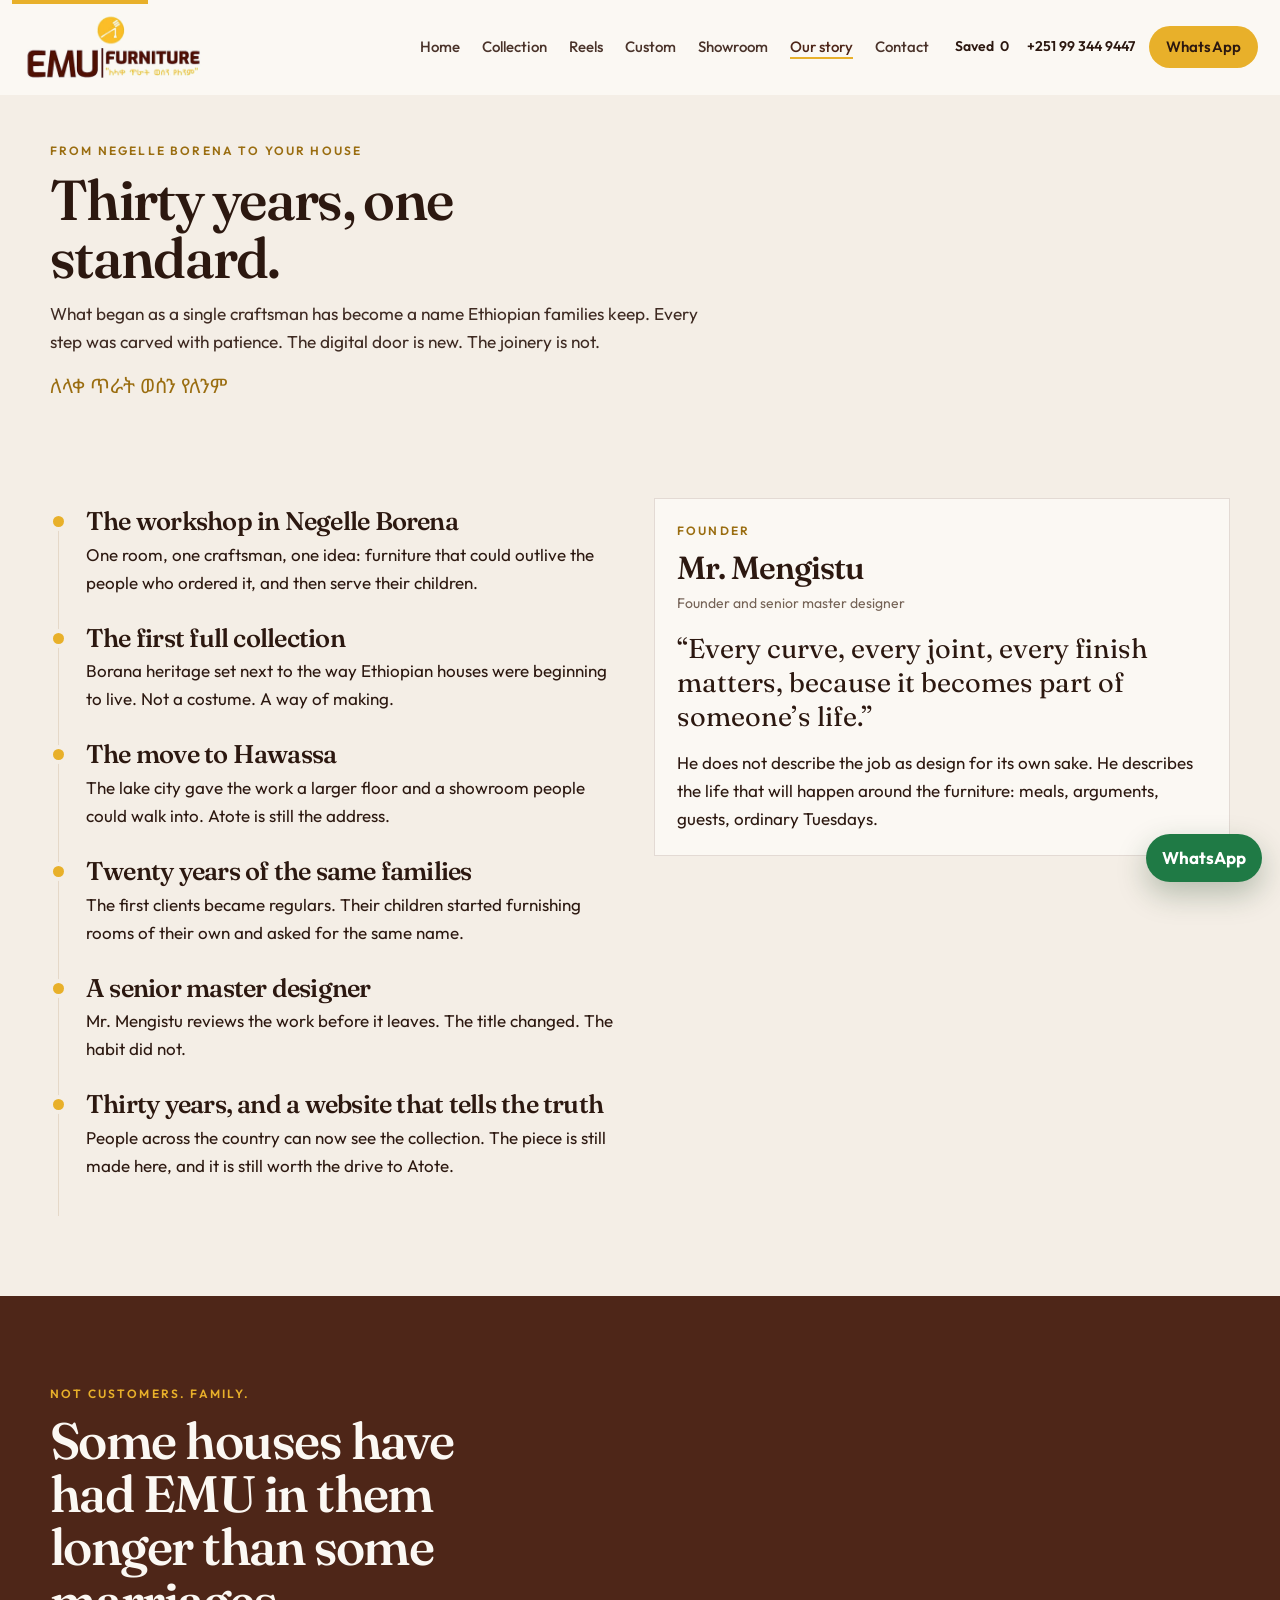
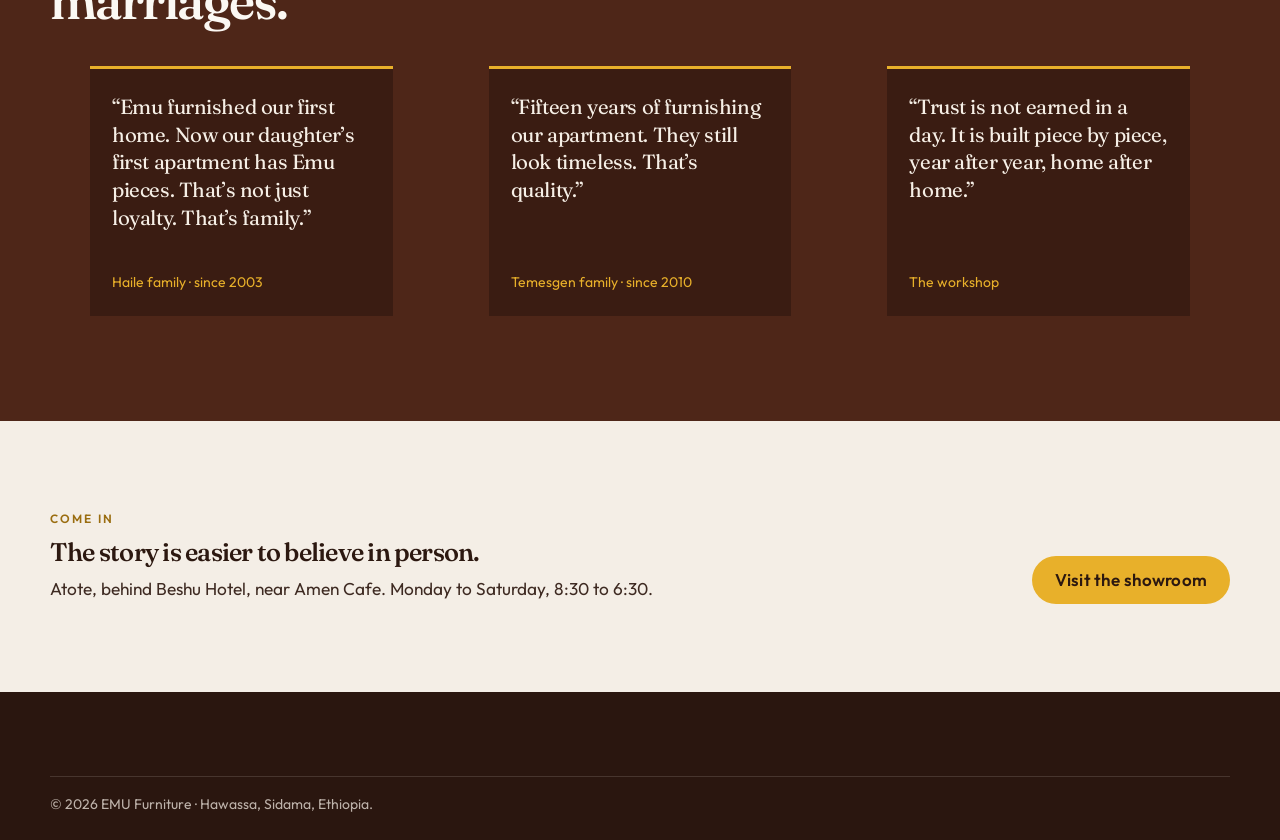
==== about.html @ ab822ce2 "Add the EMU Furniture showroom site. Co-authored-by: Cursor <cursoragent@cursor.com>" ====
<!DOCTYPE html>
<html lang="en">
<head>
  <meta charset="utf-8">
  <meta name="viewport" content="width=device-width, initial-scale=1">
  <title>Our Story | EMU Furniture Hawassa</title>
  <meta name="description" content="Thirty years of EMU Furniture, from a single workshop in Negelle Borena to the showroom in Atote, Hawassa. Founded by Mr. Mengistu.">
  <meta name="theme-color" content="#4e2618">
  <link rel="icon" href="images/logo.png">
  <link rel="preconnect" href="https://fonts.googleapis.com">
  <link rel="preconnect" href="https://fonts.gstatic.com" crossorigin>
  <link href="https://fonts.googleapis.com/css2?family=Fraunces:ital,opsz,wght@0,9..144,500;0,9..144,600;1,9..144,500&family=Noto+Sans+Ethiopic:wght@500;600&family=Outfit:wght@400;500;600;700&display=swap" rel="stylesheet">
  <link rel="stylesheet" href="css/style.css">
  <script>if(sessionStorage.getItem("emu-in"))document.documentElement.classList.add("seen");</script>
</head>
<body data-page="about">
  <a class="skip" href="#main">Skip to content</a>
  <div id="progress"></div>
  <header class="site-header">
    <a class="brand" href="index.html"><img src="images/logo.png" alt="EMU Furniture"></a>
    <nav class="nav" id="nav">
      <a href="index.html">Home</a>
      <a href="shop.html">Collection</a>
      <a href="reels.html">Reels</a>
      <a href="custom.html">Custom</a>
      <a href="showroom.html">Showroom</a>
      <a href="about.html">Our story</a>
      <a href="contact.html">Contact</a>
    </nav>
    <div class="header-actions">
      <a class="saved-link" href="shop.html?fav=1">Saved <span data-fav-count>0</span></a>
      <a class="call-link" href="tel:+251993449447"><span>+251 99 344 9447</span></a>
      <a class="btn btn-gold btn-sm" href="https://wa.me/251993449447" target="_blank" rel="noopener">WhatsApp</a>
      <button class="nav-toggle" id="nav-toggle" type="button" aria-label="Open menu" aria-expanded="false"><span></span></button>
    </div>
  </header>
  <main id="main">
    <section class="page-hero wrap">
      <p class="eyebrow">From Negelle Borena to your house</p>
      <h1>Thirty years, one standard.</h1>
      <p class="lede">What began as a single craftsman has become a name Ethiopian families keep. Every step was carved with patience. The digital door is new. The joinery is not.</p>
      <p class="amharic gold" style="margin-top:14px; font-size:1.25rem">ለላቀ ጥራት ወሰን የለንም</p>
    </section>
    <section class="section">
      <div class="wrap split">
        <div class="timeline">
          <article class="mile">
            <h3>The workshop in Negelle Borena</h3>
            <p>One room, one craftsman, one idea: furniture that could outlive the people who ordered it, and then serve their children.</p>
          </article>
          <article class="mile">
            <h3>The first full collection</h3>
            <p>Borana heritage set next to the way Ethiopian houses were beginning to live. Not a costume. A way of making.</p>
          </article>
          <article class="mile">
            <h3>The move to Hawassa</h3>
            <p>The lake city gave the work a larger floor and a showroom people could walk into. Atote is still the address.</p>
          </article>
          <article class="mile">
            <h3>Twenty years of the same families</h3>
            <p>The first clients became regulars. Their children started furnishing rooms of their own and asked for the same name.</p>
          </article>
          <article class="mile">
            <h3>A senior master designer</h3>
            <p>Mr. Mengistu reviews the work before it leaves. The title changed. The habit did not.</p>
          </article>
          <article class="mile">
            <h3>Thirty years, and a website that tells the truth</h3>
            <p>People across the country can now see the collection. The piece is still made here, and it is still worth the drive to Atote.</p>
          </article>
        </div>
        <aside class="panel">
          <p class="eyebrow">Founder</p>
          <h2>Mr. Mengistu</h2>
          <p class="fine">Founder and senior master designer</p>
          <blockquote style="font-family:var(--serif); font-size:1.7rem; line-height:1.25; margin:16px 0">“Every curve, every joint, every finish matters, because it becomes part of someone’s life.”</blockquote>
          <p>He does not describe the job as design for its own sake. He describes the life that will happen around the furniture: meals, arguments, guests, ordinary Tuesdays.</p>
        </aside>
      </div>
    </section>
    <section class="section band">
      <div class="wrap">
        <p class="eyebrow">Not customers. Family.</p>
        <h2 style="font-size:clamp(2.4rem,4vw,4rem); max-width:14ch; margin-bottom:22px">Some houses have had EMU in them longer than some marriages.</h2>
        <div class="quotes">
          <figure class="quote" style="background:#3a1c12; color:#f6efe6"><p>“Emu furnished our first home. Now our daughter’s first apartment has Emu pieces. That’s not just loyalty. That’s family.”</p><footer style="color:#e8b02a">Haile family · since 2003</footer></figure>
          <figure class="quote" style="background:#3a1c12; color:#f6efe6"><p>“Fifteen years of furnishing our apartment. They still look timeless. That’s quality.”</p><footer style="color:#e8b02a">Temesgen family · since 2010</footer></figure>
          <figure class="quote" style="background:#3a1c12; color:#f6efe6"><p>“Trust is not earned in a day. It is built piece by piece, year after year, home after home.”</p><footer style="color:#e8b02a">The workshop</footer></figure>
        </div>
      </div>
    </section>
    <section class="section">
      <div class="wrap" style="display:flex; flex-wrap:wrap; justify-content:space-between; gap:18px; align-items:end">
        <div>
          <p class="eyebrow">Come in</p>
          <h2>The story is easier to believe in person.</h2>
          <p class="lede" style="margin-top:10px">Atote, behind Beshu Hotel, near Amen Cafe. Monday to Saturday, 8:30 to 6:30.</p>
        </div>
        <a class="btn btn-gold" href="showroom.html">Visit the showroom</a>
      </div>
    </section>
  </main>
  <footer class="site-footer">
    <div class="wrap legal"><span>© <span id="year">2026</span> EMU Furniture · Hawassa, Sidama, Ethiopia.</span></div>
  </footer>
  <a class="wa-float" href="https://wa.me/251993449447?text=Hello%20EMU%20Furniture." target="_blank" rel="noopener">WhatsApp</a>
  <script src="js/data.js"></script>
  <script src="js/main.js"></script>
</body>
</html>
---- css/style.css ----
:root {
  --ink: #2c1810;
  --espresso: #4e2618;
  --brown: #6b341f;
  --gold: #e8b02a;
  --gold-deep: #9a6d10;
  --cream: #f4eee6;
  --paper: #fbf8f3;
  --white: #ffffff;
  --sand: #e5d8c8;
  --muted: #746255;
  --line: rgba(78, 38, 24, 0.14);
  --shadow: 0 22px 50px rgba(44, 24, 16, 0.1);
  --header: 82px;
  --serif: "Fraunces", "Iowan Old Style", Palatino, Georgia, serif;
  --sans: "Outfit", "Segoe UI", sans-serif;
  --ethiopic: "Noto Sans Ethiopic", "Nyala", "Ebrima", sans-serif;
}

*,
*::before,
*::after { box-sizing: border-box; }

html { scroll-behavior: smooth; }

body {
  margin: 0;
  color: var(--ink);
  background: var(--cream);
  font-family: var(--sans);
  font-size: 17px;
  line-height: 1.65;
  text-rendering: optimizeLegibility;
}

img { max-width: 100%; display: block; }

a { color: inherit; text-decoration: none; }

button, input, select, textarea { font: inherit; color: inherit; }

button { cursor: pointer; }

h1, h2, h3, h4 {
  font-family: var(--serif);
  font-weight: 560;
  letter-spacing: -0.03em;
  line-height: 1.04;
  margin: 0;
}

p { margin: 0; }

ul { margin: 0; padding: 0; }

.skip {
  position: absolute;
  left: 12px;
  top: -40px;
  background: var(--gold);
  color: var(--ink);
  padding: 8px 12px;
  z-index: 120;
}

.skip:focus { top: 12px; }

.wrap {
  width: min(1180px, calc(100% - 40px));
  margin: 0 auto;
}

.wrap-wide {
  width: min(1320px, calc(100% - 40px));
  margin: 0 auto;
}

.eyebrow {
  margin: 0 0 10px;
  color: var(--gold-deep);
  font-size: 12px;
  font-weight: 600;
  letter-spacing: 0.18em;
  text-transform: uppercase;
}

.amharic {
  font-family: var(--ethiopic);
  letter-spacing: 0;
  line-height: 1.45;
}

.gold { color: var(--gold-deep); }

.fine { color: var(--muted); font-size: 14px; }

.lede { font-size: 1.08rem; max-width: 42rem; color: #3e2a22; }

.text-link {
  color: var(--espresso);
  font-weight: 600;
  border-bottom: 1px solid var(--gold);
  padding-bottom: 2px;
}

.btn {
  display: inline-flex;
  align-items: center;
  justify-content: center;
  gap: 8px;
  min-height: 48px;
  padding: 0 22px;
  border-radius: 999px;
  border: 1.5px solid transparent;
  background: transparent;
  font-weight: 580;
  letter-spacing: 0.01em;
  transition: transform 0.25s ease, background 0.25s ease, border-color 0.25s ease;
}

.btn:hover { transform: translateY(-2px); }

.btn-gold { background: var(--gold); color: var(--ink); }

.btn-gold:hover { background: #f0c14d; }

.btn-ink { background: var(--espresso); color: var(--paper); }

.btn-ink:hover { background: #3d1d12; }

.btn-line { border-color: rgba(44, 24, 16, 0.28); background: transparent; }

.btn-sm { min-height: 42px; padding: 0 16px; font-size: 15px; }

:focus-visible {
  outline: 2px solid var(--gold-deep);
  outline-offset: 3px;
}

#progress {
  position: fixed;
  top: 0;
  left: 0;
  right: 0;
  height: 3px;
  background: var(--gold);
  transform: scaleX(0);
  transform-origin: 0 50%;
  z-index: 80;
}

.site-header {
  position: sticky;
  top: 0;
  z-index: 50;
  display: flex;
  align-items: center;
  gap: 22px;
  min-height: var(--header);
  padding: 10px 22px;
  background: rgba(251, 248, 243, 0.97);
  border-bottom: 1px solid transparent;
}

.site-header.scrolled { border-bottom-color: var(--line); }

.brand { display: flex; align-items: center; margin-right: auto; }

.brand img { height: 74px; width: auto; }

.nav { display: flex; align-items: center; gap: 22px; }

.nav a {
  font-size: 15px;
  font-weight: 500;
  color: #4a332a;
}

.nav a.is-active { color: var(--espresso); box-shadow: inset 0 -2px 0 var(--gold); }

.header-actions { display: flex; align-items: center; gap: 10px; }

.saved-link, .call-link {
  display: inline-flex;
  align-items: center;
  gap: 6px;
  min-height: 42px;
  padding: 0 4px;
  font-size: 14px;
  font-weight: 600;
}

.nav-toggle {
  display: none;
  width: 46px;
  height: 46px;
  border: 1px solid var(--line);
  border-radius: 50%;
  background: var(--white);
}

.nav-toggle span,
.nav-toggle span::before,
.nav-toggle span::after {
  display: block;
  width: 18px;
  height: 1.5px;
  background: var(--ink);
  position: relative;
  margin: 0 auto;
}

.nav-toggle span::before,
.nav-toggle span::after {
  content: "";
  position: absolute;
  left: 0;
}

.nav-toggle span::before { top: -6px; }
.nav-toggle span::after { top: 6px; }

.hero {
  display: grid;
  grid-template-columns: minmax(320px, 0.92fr) 1.15fr;
  min-height: calc(100vh - var(--header));
  background: var(--paper);
}

.hero-copy {
  display: flex;
  flex-direction: column;
  justify-content: flex-end;
  padding: 48px 7vw 56px 6vw;
}

.hero h1 {
  font-size: clamp(3.3rem, 5.8vw, 6.15rem);
  max-width: 9ch;
  margin: 8px 0 16px;
}

.hero .amharic {
  color: var(--gold-deep);
  font-size: 1.2rem;
  margin-bottom: 16px;
}

.hero .lede { margin-bottom: 28px; }

.hero-actions, .card-actions, .cluster { display: flex; flex-wrap: wrap; gap: 10px; }

.hero-media { position: relative; min-height: 560px; overflow: hidden; background: var(--espresso); }

.slide {
  position: absolute;
  inset: 0;
  opacity: 0;
  transition: opacity 1.1s ease;
}

.slide.on { opacity: 1; }

.slide img {
  width: 100%;
  height: 100%;
  object-fit: cover;
  transform: scale(1.08);
  transition: transform 6.5s ease;
}

.slide.on img { transform: scale(1); }

.hero-card {
  position: absolute;
  left: 22px;
  bottom: 28px;
  background: var(--paper);
  padding: 18px 22px 16px;
  width: min(240px, 70%);
  box-shadow: var(--shadow);
}

.hero-card strong {
  display: block;
  font-family: var(--serif);
  font-size: 2rem;
  font-weight: 560;
  line-height: 1;
}

.hero-card span { color: var(--muted); font-size: 14px; }

.marquee {
  overflow: hidden;
  background: var(--espresso);
  color: #f6efe6;
  border-top: 1px solid rgba(232, 176, 42, 0.45);
  border-bottom: 1px solid rgba(232, 176, 42, 0.45);
}

.marquee-track {
  display: flex;
  width: max-content;
  animation: ticker 36s linear infinite;
}

.marquee span {
  padding: 13px 26px;
  font-size: 12px;
  letter-spacing: 0.16em;
  text-transform: uppercase;
  white-space: nowrap;
}

.marquee span::before {
  content: "";
  display: inline-block;
  width: 6px;
  height: 6px;
  margin-right: 26px;
  border-radius: 50%;
  background: var(--gold);
  transform: translateY(-1px);
}

@keyframes ticker {
  to { transform: translateX(-50%); }
}

.section { padding: 88px 0; }

.section-tight { padding: 64px 0; }

.section-head {
  display: flex;
  justify-content: space-between;
  align-items: flex-end;
  gap: 20px;
  margin-bottom: 28px;
}

.section-head h2, .page-hero h1, .story h2, .closer h2 {
  font-size: clamp(2.4rem, 4.4vw, 4.3rem);
  max-width: 14ch;
}

.stats {
  display: grid;
  grid-template-columns: repeat(3, 1fr);
  gap: 18px;
  margin-top: 36px;
}

.stat {
  padding-top: 14px;
  border-top: 1px solid var(--line);
}

.stat strong {
  display: block;
  font-family: var(--serif);
  font-size: clamp(2.2rem, 4vw, 3.3rem);
  font-weight: 560;
  letter-spacing: -0.04em;
  line-height: 1;
}

.stat span { color: var(--muted); }

.rooms {
  display: grid;
  grid-template-columns: 1.35fr 0.8fr;
  min-height: 620px;
  background: var(--espresso);
  color: var(--paper);
}

.room-visual { min-height: 420px; overflow: hidden; }

.room-visual img { width: 100%; height: 100%; object-fit: cover; min-height: 420px; }

.room-copy {
  padding: 48px 40px;
  display: flex;
  flex-direction: column;
  justify-content: space-between;
  gap: 24px;
}

.room-copy .eyebrow { color: var(--gold); }

.room-copy h2 { font-size: clamp(2.4rem, 4vw, 3.8rem); max-width: 10ch; }

.room-nav { display: grid; gap: 6px; }

.room-btn {
  text-align: left;
  background: transparent;
  border: 0;
  border-bottom: 1px solid rgba(251, 248, 243, 0.16);
  color: rgba(251, 248, 243, 0.72);
  padding: 12px 0;
  font-size: 1.05rem;
}

.room-btn.on { color: var(--paper); border-bottom-color: var(--gold); }

.rail-bar { display: flex; gap: 8px; }

.icon-btn {
  width: 44px;
  height: 44px;
  border-radius: 50%;
  border: 1px solid var(--line);
  background: var(--paper);
}

.rail {
  display: flex;
  gap: 18px;
  overflow-x: auto;
  scroll-snap-type: x mandatory;
  padding: 6px 2px 16px;
  cursor: grab;
}

.rail.dragging { cursor: grabbing; scroll-snap-type: none; }

.rail .card { flex: 0 0 300px; scroll-snap-align: start; }

.card {
  background: var(--paper);
  border: 1px solid rgba(78, 38, 24, 0.08);
  display: flex;
  flex-direction: column;
  min-width: 0;
}

.card-media { position: relative; aspect-ratio: 4 / 5; overflow: hidden; background: var(--sand); }

.card-media img {
  width: 100%;
  height: 100%;
  object-fit: cover;
  transition: transform 0.7s ease;
}

.card:hover .card-media img { transform: scale(1.05); }

.badges {
  position: absolute;
  left: 12px;
  top: 12px;
  display: flex;
  flex-wrap: wrap;
  gap: 6px;
}

.badge {
  background: var(--gold);
  color: var(--ink);
  font-size: 11px;
  font-weight: 700;
  letter-spacing: 0.08em;
  text-transform: uppercase;
  padding: 5px 8px;
}

.badge-ink { background: var(--espresso); color: var(--paper); }
.badge-soft { background: var(--paper); color: var(--espresso); }

.heart, .heart-lg {
  position: absolute;
  right: 12px;
  top: 12px;
  width: 42px;
  height: 42px;
  border: 0;
  border-radius: 50%;
  background: rgba(251, 248, 243, 0.92);
  color: var(--espresso);
  display: grid;
  place-items: center;
}

.heart svg, .heart-lg svg { width: 20px; height: 20px; fill: none; stroke: currentColor; stroke-width: 1.7; }

.heart.on svg, .heart-lg.on svg { fill: var(--gold); stroke: var(--espresso); }

.heart-lg { position: static; }

.card-body { padding: 16px 16px 18px; display: flex; flex-direction: column; gap: 8px; flex: 1; }

.card-body h3 { font-size: 1.45rem; }

.card-body p { color: #4d3a31; font-size: 15px; }

.code { color: var(--gold-deep); font-size: 12px; letter-spacing: 0.08em; text-transform: uppercase; font-weight: 650; }

.card-meta, .price-row {
  display: flex;
  justify-content: space-between;
  gap: 10px;
  align-items: baseline;
  margin-top: auto;
}

.price, .price-lg { font-family: var(--serif); font-weight: 560; letter-spacing: -0.03em; }

.price { font-size: 1.25rem; }

.price-lg { font-size: clamp(2rem, 4vw, 2.8rem); display: block; margin: 8px 0; }

.card-meta span { color: var(--muted); font-size: 13px; }

.card-actions { margin-top: 8px; }

.story {
  display: grid;
  grid-template-columns: 0.9fr 1.1fr;
  background: var(--paper);
}

.story-copy, .story-media { min-height: 460px; }

.story-copy { padding: 64px 7vw; display: flex; flex-direction: column; justify-content: center; }

.story-copy blockquote {
  margin: 18px 0;
  font-family: var(--serif);
  font-size: clamp(1.7rem, 3vw, 2.5rem);
  font-weight: 520;
  line-height: 1.2;
  letter-spacing: -0.03em;
}

.story-copy cite { font-style: normal; color: var(--muted); }

.story-media img { width: 100%; height: 100%; object-fit: cover; }

.band { background: var(--espresso); color: var(--paper); }

.band .eyebrow { color: var(--gold); }

.steps {
  display: grid;
  grid-template-columns: repeat(4, 1fr);
  gap: 22px;
}

.step-card { padding-top: 16px; border-top: 1px solid rgba(232, 176, 42, 0.45); }

.step-card em {
  font-family: var(--serif);
  font-style: italic;
  font-size: 1.8rem;
  color: var(--gold);
}

.step-card h3 { font-size: 1.55rem; margin: 8px 0; }

.promises {
  display: grid;
  grid-template-columns: 1.1fr 0.9fr;
  gap: 40px;
  align-items: center;
}

.promise-list { display: grid; gap: 16px; }

.promise {
  display: grid;
  grid-template-columns: 84px 1fr;
  gap: 12px;
  padding-bottom: 16px;
  border-bottom: 1px solid var(--line);
}

.promise strong { display: block; font-size: 1.05rem; }

.promise span { color: var(--gold-deep); font-family: var(--serif); font-size: 1.4rem; }

.quotes { display: grid; grid-template-columns: repeat(3, 1fr); gap: 16px; }

.quote {
  background: var(--paper);
  padding: 24px 22px 22px;
  min-height: 250px;
  display: flex;
  flex-direction: column;
  border-top: 3px solid var(--gold);
}

.quote p { font-family: var(--serif); font-size: 1.28rem; line-height: 1.35; letter-spacing: -0.02em; }

.quote footer { margin-top: auto; padding-top: 18px; color: var(--muted); font-size: 14px; }

.closer {
  position: relative;
  min-height: 560px;
  display: grid;
  align-items: end;
  color: var(--paper);
  overflow: hidden;
}

.closer img { position: absolute; inset: 0; width: 100%; height: 100%; object-fit: cover; }

.closer::after {
  content: "";
  position: absolute;
  inset: 0;
  background: linear-gradient(90deg, rgba(44, 20, 12, 0.78), rgba(44, 20, 12, 0.18));
}

.closer .wrap { position: relative; z-index: 1; padding: 64px 0; }

.closer .eyebrow { color: var(--gold); }

.page-hero { padding: 46px 0 10px; }

.page-hero h1 { margin-bottom: 12px; }

.shop-layout {
  display: grid;
  grid-template-columns: 250px 1fr;
  gap: 28px;
  padding-bottom: 72px;
}

.filters {
  position: sticky;
  top: 98px;
  align-self: start;
  background: var(--paper);
  padding: 16px;
  border: 1px solid var(--line);
}

.filters summary { font-weight: 650; cursor: pointer; margin-bottom: 10px; }

.filter-label {
  display: block;
  margin: 14px 0 8px;
  font-size: 12px;
  letter-spacing: 0.14em;
  text-transform: uppercase;
  color: var(--muted);
}

.filter-list { display: grid; gap: 4px; }

.chip, .text-btn {
  text-align: left;
  background: transparent;
  border: 0;
  padding: 8px 10px;
  border-radius: 999px;
}

.chip.on, .text-btn.on { background: var(--espresso); color: var(--paper); }

.check { display: flex; gap: 8px; align-items: center; margin: 8px 0; font-size: 15px; }

.field, .search, .select {
  width: 100%;
  background: var(--white);
  border: 1px solid var(--line);
  border-radius: 12px;
  min-height: 48px;
  padding: 10px 12px;
}

textarea.field { min-height: 120px; resize: vertical; }

.toolbar {
  display: flex;
  justify-content: space-between;
  gap: 12px;
  align-items: center;
  margin-bottom: 16px;
}

.grid { display: grid; grid-template-columns: repeat(3, 1fr); gap: 16px; }

.empty {
  grid-column: 1 / -1;
  padding: 40px 10px 20px;
}

.empty h2, .empty h3 { font-size: 2.2rem; margin-bottom: 8px; }

.product { display: grid; grid-template-columns: 1.05fr 0.95fr; gap: 36px; padding-bottom: 28px; }

.gallery-main { background: var(--sand); aspect-ratio: 4 / 5; overflow: hidden; }

.gallery-main img { width: 100%; height: 100%; object-fit: cover; }

.thumbs { display: flex; gap: 8px; margin-top: 8px; }

.thumb {
  width: 78px;
  height: 96px;
  padding: 0;
  border: 1px solid transparent;
  background: var(--sand);
  overflow: hidden;
}

.thumb.on { border-color: var(--espresso); }

.thumb img { width: 100%; height: 100%; object-fit: cover; }

.buybox h1 { font-size: clamp(2.6rem, 5vw, 4.4rem); margin: 6px 0 8px; }

.facts { margin: 16px 0; padding-left: 18px; }

.facts li { margin: 6px 0; }

.spec { display: grid; gap: 10px; margin: 16px 0 20px; }

.spec div { display: grid; grid-template-columns: 110px 1fr; gap: 8px; padding-top: 8px; border-top: 1px solid var(--line); }

.spec dt { color: var(--muted); }

.crumb { color: var(--muted); font-size: 14px; margin: 22px 0; }

.crumb a:hover { color: var(--espresso); }

.split { display: grid; grid-template-columns: 1fr 1fr; gap: 28px; align-items: start; }

.panel {
  background: var(--paper);
  border: 1px solid var(--line);
  padding: 22px;
}

.panel h2, .panel h3 { font-size: 2rem; margin-bottom: 8px; }

.form { display: grid; gap: 12px; }

.form-row { display: grid; grid-template-columns: 1fr 1fr; gap: 12px; }

label span { display: block; font-size: 13px; font-weight: 650; margin-bottom: 6px; }

.choices { display: grid; grid-template-columns: 1fr 1fr; gap: 10px; }

.choice {
  background: var(--paper);
  border: 1px solid var(--line);
  padding: 16px;
  min-height: 120px;
}

.choice h3 { font-size: 1.3rem; margin-bottom: 6px; }

.timeline { margin: 10px 0 0 8px; }

.mile { position: relative; padding: 0 0 28px 28px; }

.mile::before {
  content: "";
  position: absolute;
  left: 0;
  top: 8px;
  bottom: -8px;
  width: 1px;
  background: var(--sand);
}

.mile::after {
  content: "";
  position: absolute;
  left: -5px;
  top: 8px;
  width: 11px;
  height: 11px;
  border-radius: 50%;
  background: var(--gold);
  box-shadow: 0 0 0 4px var(--cream);
}

.mile h3 { font-size: 1.6rem; margin-bottom: 6px; }

.info-grid { display: grid; grid-template-columns: repeat(3, 1fr); gap: 14px; }

.map {
  min-height: 320px;
  border: 0;
  width: 100%;
  background: var(--sand);
  filter: saturate(0.85);
}

.faq-item { border-top: 1px solid var(--line); }

.faq-q {
  width: 100%;
  text-align: left;
  background: transparent;
  border: 0;
  padding: 16px 0;
  font-weight: 620;
  display: flex;
  justify-content: space-between;
  gap: 12px;
}

.faq-q::after { content: "+"; font-family: var(--serif); font-size: 1.4rem; color: var(--gold-deep); }

.faq-item.open .faq-q::after { content: "–"; }

.faq-a { display: none; padding: 0 0 16px; color: #433027; }

.faq-item.open .faq-a { display: block; }

.hours { display: grid; gap: 8px; margin: 12px 0; }

.hours div { display: flex; justify-content: space-between; gap: 12px; border-bottom: 1px solid var(--line); padding-bottom: 8px; }

.site-footer {
  background: #2a160f;
  color: #f6efe6;
  padding: 56px 0 24px;
}

.foot-grid { display: grid; grid-template-columns: 1.4fr 0.7fr 0.7fr 0.9fr; gap: 28px; }

.site-footer .brand {
  background: #fbf8f3;
  display: inline-flex;
  padding: 6px 10px 4px;
  border-radius: 12px;
  margin-bottom: 12px;
}

.site-footer .brand img { height: 72px; }

.site-footer a { color: #f6efe6; }

.site-footer h3 {
  font-family: var(--sans);
  font-size: 13px;
  letter-spacing: 0.16em;
  text-transform: uppercase;
  margin-bottom: 12px;
  color: var(--gold);
}

.site-footer ul { list-style: none; display: grid; gap: 8px; }

.site-footer .fine, .legal { color: rgba(246, 239, 230, 0.72); }

.legal {
  display: flex;
  justify-content: space-between;
  gap: 12px;
  flex-wrap: wrap;
  margin-top: 28px;
  padding-top: 16px;
  border-top: 1px solid rgba(246, 239, 230, 0.14);
  font-size: 14px;
}

.wa-float {
  position: fixed;
  right: 18px;
  bottom: 18px;
  z-index: 40;
  background: #1f7a45;
  color: white;
  min-height: 48px;
  padding: 0 16px;
  border-radius: 999px;
  display: inline-flex;
  align-items: center;
  font-weight: 680;
  box-shadow: 0 12px 30px rgba(20, 60, 30, 0.28);
}

.toast {
  position: fixed;
  left: 50%;
  bottom: 24px;
  transform: translateX(-50%) translateY(12px);
  background: var(--espresso);
  color: var(--paper);
  padding: 12px 16px;
  border-radius: 999px;
  opacity: 0;
  pointer-events: none;
  transition: 0.3s ease;
  z-index: 70;
}

.toast.show { opacity: 1; transform: translateX(-50%) translateY(0); }

#loader {
  position: fixed;
  inset: 0;
  background: var(--paper);
  z-index: 100;
  display: grid;
  place-items: center;
  transition: opacity 0.45s ease, visibility 0.45s ease;
}

#loader.hide { opacity: 0; visibility: hidden; }

.loader-inner { text-align: center; }

#loader img { height: 96px; margin: 0 auto 8px; }

.loader-bar {
  width: 140px;
  height: 2px;
  margin: 14px auto 0;
  background: var(--sand);
  overflow: hidden;
}

.loader-bar span {
  display: block;
  height: 100%;
  width: 40%;
  background: var(--gold);
  animation: load 1s ease-in-out infinite;
}

@keyframes load {
  0% { transform: translateX(-120%); }
  100% { transform: translateX(320%); }
}

html.seen #loader { display: none; }

.compare { display: grid; grid-template-columns: 1fr 1fr; gap: 12px; }

.compare article { background: var(--paper); padding: 18px; border-top: 3px solid var(--gold); }

.compare article:last-child { border-top-color: var(--sand); }

.compare ul { margin-top: 10px; padding-left: 18px; }

.visit-types { display: grid; grid-template-columns: repeat(3, 1fr); gap: 12px; }

@media (max-width: 980px) {
  .hero, .rooms, .story, .promises, .product, .shop-layout, .split, .foot-grid {
    grid-template-columns: 1fr;
  }
  .steps, .quotes, .grid, .info-grid, .visit-types { grid-template-columns: 1fr 1fr; }
  .hero-media { order: -1; min-height: 72vw; }
  .call-link { display: none; }
  body.nav-open { overflow: hidden; }
  .filters { position: static; }
  .room-copy { padding: 32px 22px 40px; }
  .story-copy { padding: 40px 22px; }
  .nav {
    position: fixed;
    inset: var(--header) 0 0 0;
    z-index: 60;
    background: #fbf8f3;
    display: none;
    flex-direction: column;
    align-items: flex-start;
    padding: 28px 24px 40px;
    gap: 18px;
    overflow: auto;
  }
  body.nav-open .nav { display: flex; }
  .nav a { font-size: 1.6rem; font-family: var(--serif); }
  .nav-toggle { display: inline-grid; place-items: center; }
  .call-link span { display: none; }
  .brand img { height: 62px; }
}

@media (max-width: 680px) {
  .wrap, .wrap-wide { width: min(1180px, calc(100% - 28px)); }
  .section { padding: 64px 0; }
  .stats, .steps, .quotes, .grid, .choices, .form-row, .compare, .info-grid, .visit-types {
    grid-template-columns: 1fr;
  }
  .hero-copy { padding: 32px 22px 40px; }
  .hero h1 { font-size: 3.1rem; }
  .header-actions .btn-sm { display: none; }
  .card { flex-basis: 84vw; }
  .rail .card { flex-basis: 84vw; }
  .spec div { grid-template-columns: 1fr; gap: 2px; }
}

@media (prefers-reduced-motion: reduce) {
  html { scroll-behavior: auto; }
  .reveal { opacity: 1 !important; transform: none !important; }
  .marquee-track, .loader-bar span, .slide img { animation: none !important; }
  .slide { transition: none; }
  .btn:hover, .card:hover .card-media img { transform: none; }
}

.reveal {
  opacity: 0;
  transform: translateY(22px);
  transition: opacity 0.8s ease, transform 0.8s cubic-bezier(0.16, 1, 0.3, 1);
  transition-delay: calc(var(--d, 0) * 70ms);
}

.reveal.in { opacity: 1; transform: none; }

.atlas { padding-top: 28px; }

.atlas-grid {
  display: grid;
  grid-template-columns: 1.4fr 1fr 1fr 1.15fr;
  gap: 12px;
}

.atlas-card {
  position: relative;
  display: block;
  min-height: 460px;
  overflow: hidden;
  border-radius: 18px;
  background: var(--espresso);
  color: #fbf8f3;
}

.atlas-card img {
  width: 100%;
  height: 100%;
  object-fit: cover;
  position: absolute;
  inset: 0;
  transition: transform 0.7s ease;
}

.atlas-card:hover img { transform: scale(1.04); }

.atlas-card span {
  position: absolute;
  left: 16px;
  right: 16px;
  bottom: 16px;
  z-index: 1;
  display: flex;
  flex-direction: column;
  gap: 2px;
  font-family: var(--serif);
  font-size: 1.85rem;
  line-height: 1;
}

.atlas-card em {
  font-family: var(--sans);
  font-style: normal;
  font-size: 11px;
  letter-spacing: 0.16em;
  text-transform: uppercase;
  color: var(--gold);
}

.atlas-card::after {
  content: "";
  position: absolute;
  left: 0;
  right: 0;
  bottom: 0;
  height: 46%;
  background: linear-gradient(transparent, rgba(22, 10, 6, 0.72));
}

.founder {
  background: var(--espresso);
  color: #fbf8f3;
}

.founder-inner { padding: 88px 0; max-width: 920px; }

.founder .eyebrow { color: var(--gold); }

.founder blockquote {
  margin: 10px 0 28px;
  font-family: var(--serif);
  font-size: clamp(2rem, 4.2vw, 3.6rem);
  font-weight: 520;
  line-height: 1.12;
  letter-spacing: -0.035em;
}

.founder-foot {
  display: flex;
  justify-content: space-between;
  align-items: flex-end;
  gap: 24px;
  padding-top: 22px;
  border-top: 1px solid rgba(232, 176, 42, 0.4);
}

.founder-foot p { max-width: 36rem; color: rgba(251, 248, 243, 0.78); }

.founder .text-link { color: #fbf8f3; white-space: nowrap; }

.visit-band { padding: 28px 0 72px; }

.visit-panel {
  display: grid;
  grid-template-columns: 1.2fr 0.8fr;
  gap: 40px;
  align-items: end;
  background: var(--paper);
  border-radius: 24px;
  padding: 48px 44px;
  border: 1px solid rgba(78, 38, 24, 0.08);
}

.visit-panel h2 { font-size: clamp(2.4rem, 4vw, 4rem); max-width: 12ch; margin-bottom: 12px; }

.visit-panel .lede { margin-bottom: 22px; }

.visit-facts { display: grid; gap: 0; }

.visit-facts div {
  display: flex;
  justify-content: space-between;
  gap: 16px;
  padding: 14px 0;
  border-top: 1px solid var(--line);
}

.visit-facts div:last-child { border-bottom: 1px solid var(--line); }

.visit-facts dt { color: var(--muted); }

.visit-facts dd { font-family: var(--serif); font-size: 1.25rem; }

@media (max-width: 980px) {
  .atlas-grid { grid-template-columns: 1fr 1fr; }
  .atlas-card { min-height: 380px; }
  .founder-foot, .visit-panel { display: grid; grid-template-columns: 1fr; }
}

@media (max-width: 680px) {
  .atlas-grid { grid-template-columns: 1fr; }
  .atlas-card { min-height: 420px; }
  .founder-inner, .visit-panel { padding: 36px 0; }
  .visit-panel { padding: 28px 20px; }
  .founder .text-link { white-space: normal; }
}

.hero-film {
  position: relative;
  min-height: calc(100vh - var(--header));
  display: grid;
  align-items: end;
  color: #fbf8f3;
  overflow: hidden;
  background: #2a160f;
}

.hero-film .bgvid,
.hero-film .hero-still {
  position: absolute;
  inset: 0;
  width: 100%;
  height: 100%;
  object-fit: cover;
  object-position: center 42%;
}

.hero-film .bgvid {
  opacity: 0;
  transition: opacity 1.1s ease;
}

.hero-film .bgvid.on { opacity: 1; }

.hero-film .hero-still { display: none; }

.hero-shade {
  position: absolute;
  inset: 0;
  background:
    linear-gradient(180deg, rgba(22, 10, 6, 0.18) 0%, rgba(22, 10, 6, 0.12) 34%, rgba(22, 10, 6, 0.78) 100%),
    linear-gradient(90deg, rgba(22, 10, 6, 0.72) 0%, rgba(22, 10, 6, 0.28) 62%, rgba(22, 10, 6, 0.12) 100%);
}

.hero-film .wrap {
  position: relative;
  z-index: 1;
  padding: 72px 0 64px;
}

.hero-film h1 {
  color: #fbf8f3;
  font-size: clamp(3.2rem, 6vw, 6rem);
  max-width: 11ch;
  margin: 8px 0 14px;
}

.hero-film .amharic { color: var(--gold); font-size: 1.2rem; margin-bottom: 14px; }

.hero-film .lede { color: rgba(251, 248, 243, 0.9); margin-bottom: 26px; max-width: 36rem; }

.hero-film .eyebrow { color: var(--gold); }

.hero-film .btn-line { color: #fbf8f3; border-color: rgba(251, 248, 243, 0.5); }

.hero-film .stat { border-top-color: rgba(251, 248, 243, 0.28); }

.hero-film .stat span { color: rgba(251, 248, 243, 0.78); }

.reel-grid {
  display: grid;
  grid-template-columns: repeat(4, minmax(0, 1fr));
  gap: 16px;
}

.reel {
  background: #1c100c;
  color: #f6efe6;
  border-radius: 18px;
  overflow: hidden;
  scroll-margin-top: 96px;
}

.reel video {
  width: 100%;
  aspect-ratio: 9 / 16;
  object-fit: cover;
  background: #000;
  display: block;
}

.reel-copy { padding: 14px 14px 18px; }

.reel-copy h3 {
  font-family: var(--serif);
  font-size: 1.4rem;
  font-weight: 560;
  margin: 0 0 6px;
}

.reel-copy p { color: rgba(246, 239, 230, 0.78); font-size: 0.95rem; }

.reel-copy .eyebrow { color: var(--gold); }

.reel-copy .text-link { color: #f6efe6; }

.reel-copy .cluster { margin-top: 12px; }

.reel-row {
  display: grid;
  grid-auto-flow: column;
  grid-auto-columns: 220px;
  gap: 14px;
  overflow-x: auto;
  scroll-snap-type: x mandatory;
  padding-bottom: 8px;
}

.reel-poster {
  position: relative;
  display: block;
  border-radius: 16px;
  overflow: hidden;
  scroll-snap-align: start;
  color: #fbf8f3;
  background: #1c100c;
}

.reel-poster img {
  width: 100%;
  height: 390px;
  object-fit: cover;
  display: block;
}

.reel-poster span {
  position: absolute;
  left: 14px;
  right: 14px;
  bottom: 16px;
  z-index: 1;
  font-family: var(--serif);
  font-size: 1.45rem;
  line-height: 1.1;
}

.reel-poster::after {
  content: "";
  position: absolute;
  left: 0;
  right: 0;
  bottom: 0;
  height: 48%;
  background: linear-gradient(transparent, rgba(18, 8, 4, 0.78));
}

@media (max-width: 1100px) {
  .reel-grid { grid-template-columns: repeat(3, minmax(0, 1fr)); }
}

@media (max-width: 980px) {
  .reel-grid { grid-template-columns: 1fr 1fr; }
  .hero-film { min-height: 92vh; align-items: end; }
}

@media (max-width: 680px) {
  .reel-grid { grid-template-columns: 1fr; }
  .hero-film h1 { font-size: 3rem; }
  .hero-film .wrap { padding: 36px 0 96px; }
  .reel-poster img { height: 460px; }
}

@media (prefers-reduced-motion: reduce) {
  .hero-film .bgvid { display: none !important; }
  .hero-film .hero-still { display: block; }
}
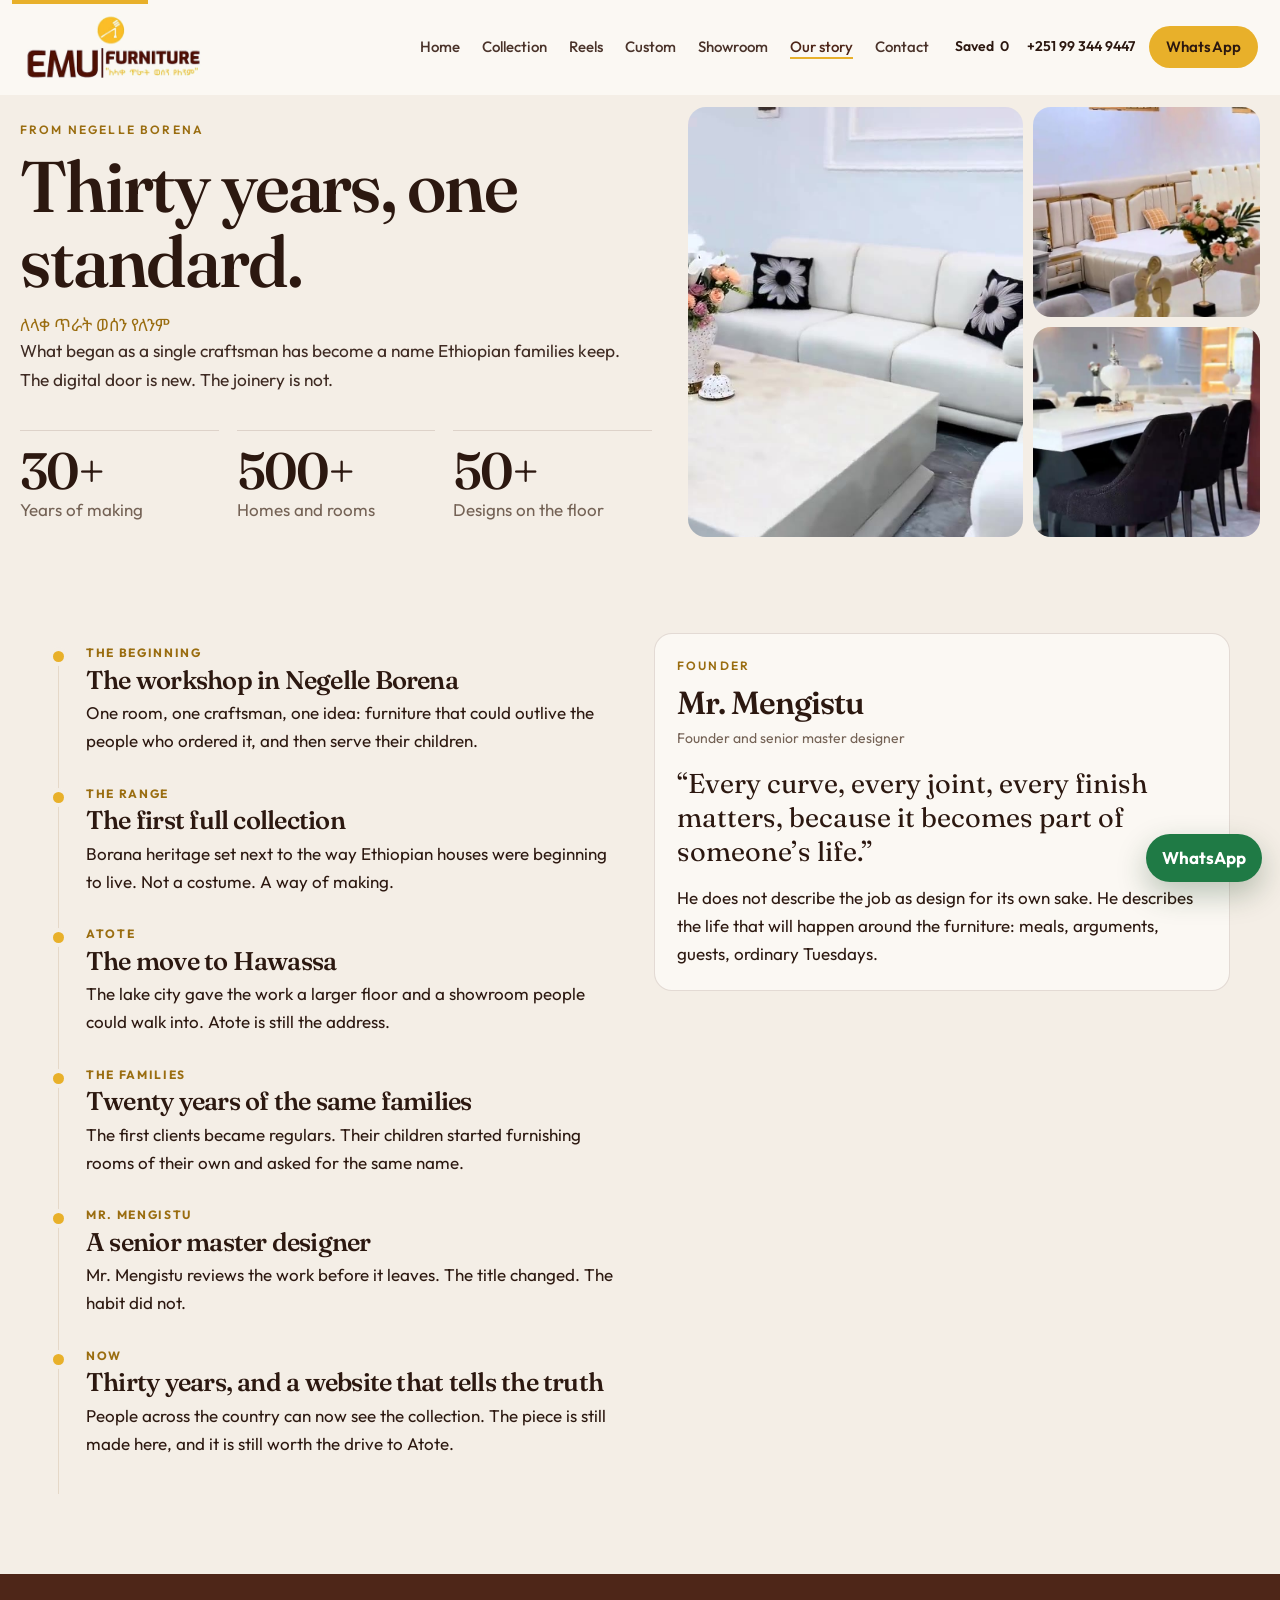
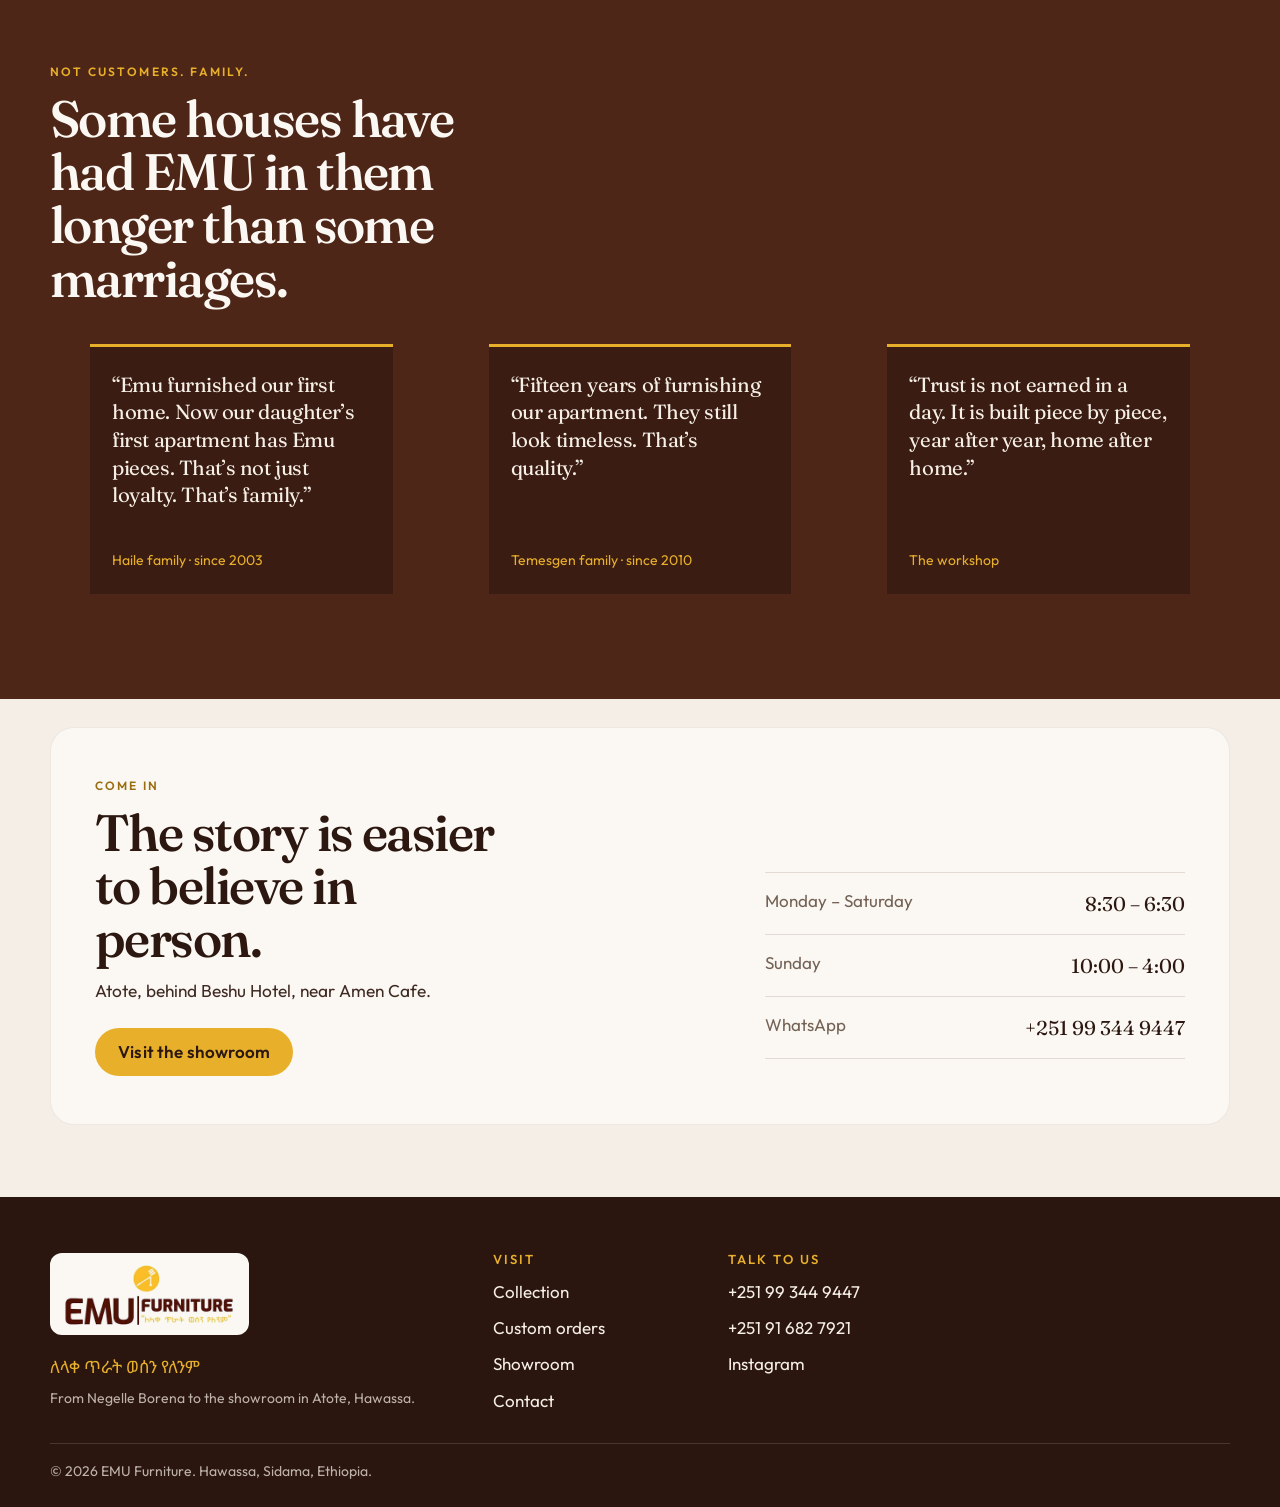
==== commit dd193083: "Give Custom, Showroom, Our story, and Contact the same showroom layout as the homepage. Co-authored-" ====
--- a/about.html
+++ b/about.html
@@ -35,36 +35,56 @@
     </div>
   </header>
   <main id="main">
-    <section class="page-hero wrap">
-      <p class="eyebrow">From Negelle Borena to your house</p>
-      <h1>Thirty years, one standard.</h1>
-      <p class="lede">What began as a single craftsman has become a name Ethiopian families keep. Every step was carved with patience. The digital door is new. The joinery is not.</p>
-      <p class="amharic gold" style="margin-top:14px; font-size:1.25rem">ለላቀ ጥራት ወሰን የለንም</p>
+    <section class="page-stage">
+      <div class="wrap-wide page-stage-grid">
+        <div>
+          <p class="eyebrow">From Negelle Borena</p>
+          <h1>Thirty years, one standard.</h1>
+          <p class="amharic gold">ለላቀ ጥራት ወሰን የለንም</p>
+          <p class="lede">What began as a single craftsman has become a name Ethiopian families keep. The digital door is new. The joinery is not.</p>
+          <div class="stats">
+            <div class="stat"><strong data-count="30" data-suffix="+">30+</strong><span>Years of making</span></div>
+            <div class="stat"><strong data-count="500" data-suffix="+">500+</strong><span>Homes and rooms</span></div>
+            <div class="stat"><strong data-count="50" data-suffix="+">50+</strong><span>Designs on the floor</span></div>
+          </div>
+        </div>
+        <div class="stage-mosaic">
+          <img src="images/frames/7702384114019732758-15.jpg" alt="White sectional and marble-look table">
+          <img src="images/frames/7704294690681589014-bed.jpg" alt="Cream and gold bed">
+          <img src="images/frames/7701687598888013078-10.jpg" alt="Glossy white dining set">
+        </div>
+      </div>
     </section>
     <section class="section">
       <div class="wrap split">
         <div class="timeline">
           <article class="mile">
+            <span class="mile-year">The beginning</span>
             <h3>The workshop in Negelle Borena</h3>
             <p>One room, one craftsman, one idea: furniture that could outlive the people who ordered it, and then serve their children.</p>
           </article>
           <article class="mile">
+            <span class="mile-year">The range</span>
             <h3>The first full collection</h3>
             <p>Borana heritage set next to the way Ethiopian houses were beginning to live. Not a costume. A way of making.</p>
           </article>
           <article class="mile">
+            <span class="mile-year">Atote</span>
             <h3>The move to Hawassa</h3>
             <p>The lake city gave the work a larger floor and a showroom people could walk into. Atote is still the address.</p>
           </article>
           <article class="mile">
+            <span class="mile-year">The families</span>
             <h3>Twenty years of the same families</h3>
             <p>The first clients became regulars. Their children started furnishing rooms of their own and asked for the same name.</p>
           </article>
           <article class="mile">
+            <span class="mile-year">Mr. Mengistu</span>
             <h3>A senior master designer</h3>
             <p>Mr. Mengistu reviews the work before it leaves. The title changed. The habit did not.</p>
           </article>
           <article class="mile">
+            <span class="mile-year">Now</span>
             <h3>Thirty years, and a website that tells the truth</h3>
             <p>People across the country can now see the collection. The piece is still made here, and it is still worth the drive to Atote.</p>
           </article>
@@ -89,19 +109,48 @@
         </div>
       </div>
     </section>
-    <section class="section">
-      <div class="wrap" style="display:flex; flex-wrap:wrap; justify-content:space-between; gap:18px; align-items:end">
+    <section class="visit-band">
+      <div class="wrap visit-panel">
         <div>
           <p class="eyebrow">Come in</p>
           <h2>The story is easier to believe in person.</h2>
-          <p class="lede" style="margin-top:10px">Atote, behind Beshu Hotel, near Amen Cafe. Monday to Saturday, 8:30 to 6:30.</p>
+          <p class="lede">Atote, behind Beshu Hotel, near Amen Cafe.</p>
+          <a class="btn btn-gold" href="showroom.html">Visit the showroom</a>
         </div>
-        <a class="btn btn-gold" href="showroom.html">Visit the showroom</a>
+        <dl class="visit-facts">
+          <div><dt>Monday – Saturday</dt><dd>8:30 – 6:30</dd></div>
+          <div><dt>Sunday</dt><dd>10:00 – 4:00</dd></div>
+          <div><dt>WhatsApp</dt><dd><a href="https://wa.me/251993449447">+251 99 344 9447</a></dd></div>
+        </dl>
       </div>
     </section>
   </main>
   <footer class="site-footer">
-    <div class="wrap legal"><span>© <span id="year">2026</span> EMU Furniture · Hawassa, Sidama, Ethiopia.</span></div>
+    <div class="wrap foot-grid">
+      <div>
+        <a class="brand" href="index.html"><img src="images/logo.png" alt="EMU Furniture"></a>
+        <p class="amharic" style="color:#e8b02a; margin:8px 0">ለላቀ ጥራት ወሰን የለንም</p>
+        <p class="fine">From Negelle Borena to the showroom in Atote, Hawassa.</p>
+      </div>
+      <div>
+        <h3>Visit</h3>
+        <ul>
+          <li><a href="shop.html">Collection</a></li>
+          <li><a href="custom.html">Custom orders</a></li>
+          <li><a href="showroom.html">Showroom</a></li>
+          <li><a href="contact.html">Contact</a></li>
+        </ul>
+      </div>
+      <div>
+        <h3>Talk to us</h3>
+        <ul>
+          <li><a href="tel:+251993449447">+251 99 344 9447</a></li>
+          <li><a href="tel:+251916827921">+251 91 682 7921</a></li>
+          <li><a href="https://www.instagram.com/emu.furniture" target="_blank" rel="noopener">Instagram</a></li>
+        </ul>
+      </div>
+    </div>
+    <div class="wrap legal"><span>© <span id="year">2026</span> EMU Furniture. Hawassa, Sidama, Ethiopia.</span></div>
   </footer>
   <a class="wa-float" href="https://wa.me/251993449447?text=Hello%20EMU%20Furniture." target="_blank" rel="noopener">WhatsApp</a>
   <script src="js/data.js"></script>
--- a/css/style.css
+++ b/css/style.css
@@ -734,6 +734,7 @@
   background: var(--paper);
   border: 1px solid var(--line);
   padding: 22px;
+  border-radius: 18px;
 }
 
 .panel h2, .panel h3 { font-size: 2rem; margin-bottom: 8px; }
@@ -749,8 +750,9 @@
 .choice {
   background: var(--paper);
   border: 1px solid var(--line);
-  padding: 16px;
-  min-height: 120px;
+  padding: 18px 18px 20px;
+  min-height: 140px;
+  border-radius: 16px;
 }
 
 .choice h3 { font-size: 1.3rem; margin-bottom: 6px; }
@@ -786,11 +788,18 @@
 .info-grid { display: grid; grid-template-columns: repeat(3, 1fr); gap: 14px; }
 
 .map {
-  min-height: 320px;
+  min-height: 380px;
   border: 0;
   width: 100%;
   background: var(--sand);
   filter: saturate(0.85);
+  display: block;
+}
+
+.map-frame {
+  border-radius: 22px;
+  overflow: hidden;
+  border: 1px solid var(--line);
 }
 
 .faq-item { border-top: 1px solid var(--line); }
@@ -1146,6 +1155,143 @@
   .founder .text-link { white-space: normal; }
 }
 
+.page-stage { padding: 12px 0 8px; }
+
+.page-stage-grid {
+  display: grid;
+  grid-template-columns: minmax(280px, 1.05fr) 0.95fr;
+  gap: 36px;
+  align-items: center;
+}
+
+.page-stage h1 {
+  font-size: clamp(3.1rem, 5.6vw, 5.5rem);
+  max-width: 11ch;
+  margin: 8px 0 14px;
+}
+
+.stage-mosaic {
+  display: grid;
+  grid-template-columns: 1.25fr 0.85fr;
+  grid-template-rows: 210px 210px;
+  gap: 10px;
+}
+
+.stage-mosaic img {
+  width: 100%;
+  height: 100%;
+  object-fit: cover;
+  border-radius: 18px;
+}
+
+.stage-mosaic img:first-child { grid-row: 1 / span 2; }
+
+.work-grid {
+  display: grid;
+  grid-template-columns: repeat(4, 1fr);
+  gap: 12px;
+}
+
+.work-card {
+  position: relative;
+  display: block;
+  min-height: 380px;
+  border-radius: 18px;
+  overflow: hidden;
+  color: #fbf8f3;
+  background: var(--espresso);
+}
+
+.work-card img {
+  position: absolute;
+  inset: 0;
+  width: 100%;
+  height: 100%;
+  object-fit: cover;
+  transition: transform 0.7s ease;
+}
+
+.work-card:hover img { transform: scale(1.04); }
+
+.work-card div {
+  position: absolute;
+  left: 16px;
+  right: 16px;
+  bottom: 16px;
+  z-index: 1;
+}
+
+.work-card h3 { font-family: var(--serif); font-size: 1.85rem; font-weight: 560; }
+
+.work-card p { color: rgba(251, 248, 243, 0.84); font-size: 0.95rem; margin-top: 4px; }
+
+.work-card::after {
+  content: "";
+  position: absolute;
+  left: 0;
+  right: 0;
+  bottom: 0;
+  height: 50%;
+  background: linear-gradient(transparent, rgba(22, 10, 6, 0.75));
+}
+
+.reach {
+  display: grid;
+  grid-template-columns: 1fr 1fr;
+  gap: 12px;
+}
+
+.reach-card {
+  background: var(--paper);
+  border: 1px solid var(--line);
+  border-radius: 18px;
+  min-height: 148px;
+  padding: 20px 20px 18px;
+  display: flex;
+  flex-direction: column;
+  justify-content: space-between;
+  gap: 18px;
+}
+
+.reach-card span {
+  color: var(--gold-deep);
+  font-size: 12px;
+  font-weight: 700;
+  letter-spacing: 0.16em;
+  text-transform: uppercase;
+}
+
+.reach-card strong {
+  font-family: var(--serif);
+  font-size: clamp(1.15rem, 1.45vw, 1.4rem);
+  font-weight: 560;
+  letter-spacing: -0.02em;
+  line-height: 1.2;
+  overflow-wrap: break-word;
+}
+
+.mile-year {
+  display: block;
+  color: var(--gold-deep);
+  font-size: 12px;
+  font-weight: 700;
+  letter-spacing: 0.14em;
+  text-transform: uppercase;
+  margin-bottom: 4px;
+}
+
+@media (max-width: 980px) {
+  .page-stage-grid, .work-grid { grid-template-columns: 1fr 1fr; }
+  .stage-mosaic { min-height: 0; }
+  .work-card { min-height: 300px; }
+}
+
+@media (max-width: 680px) {
+  .page-stage-grid, .work-grid, .reach { grid-template-columns: 1fr; }
+  .stage-mosaic { grid-template-columns: 1fr 1fr; grid-template-rows: 240px 140px; }
+  .page-stage h1 { font-size: 3rem; }
+}
+
 .hero-film {
   position: relative;
   min-height: calc(100vh - var(--header));
